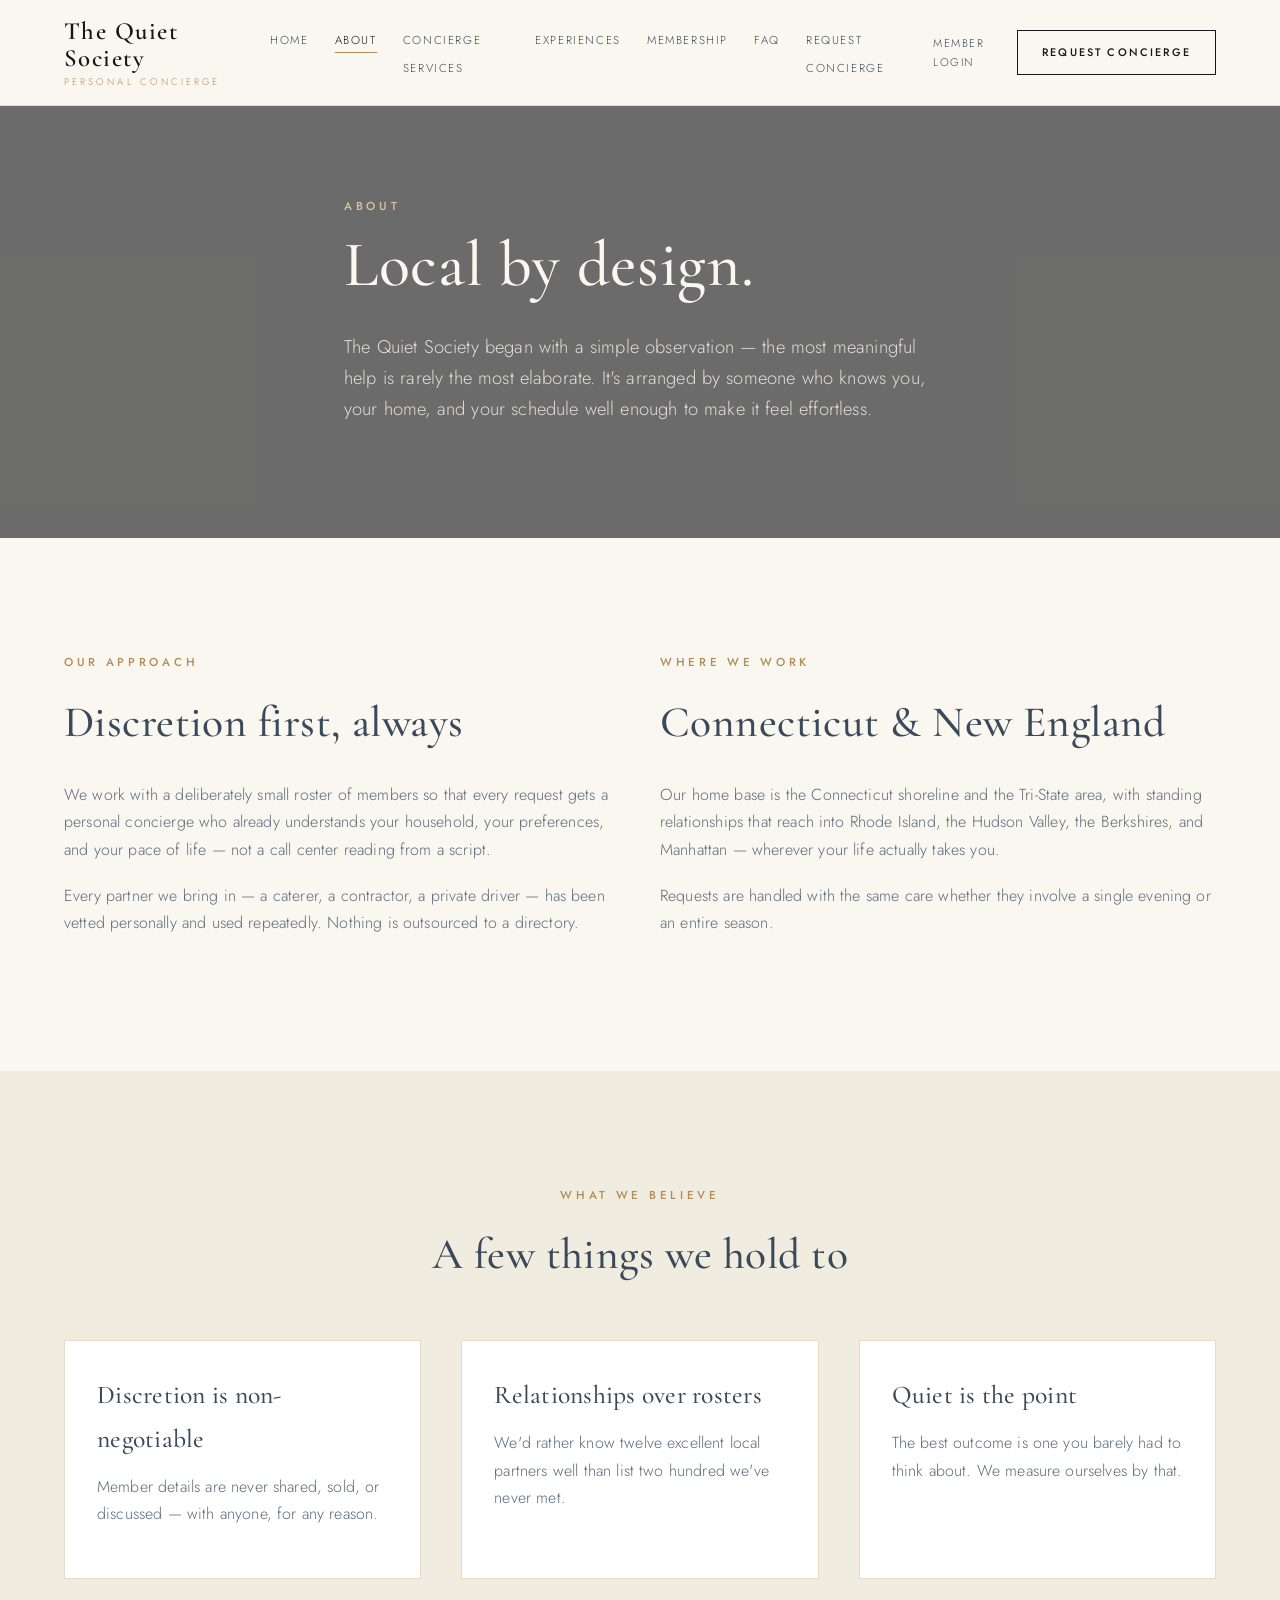
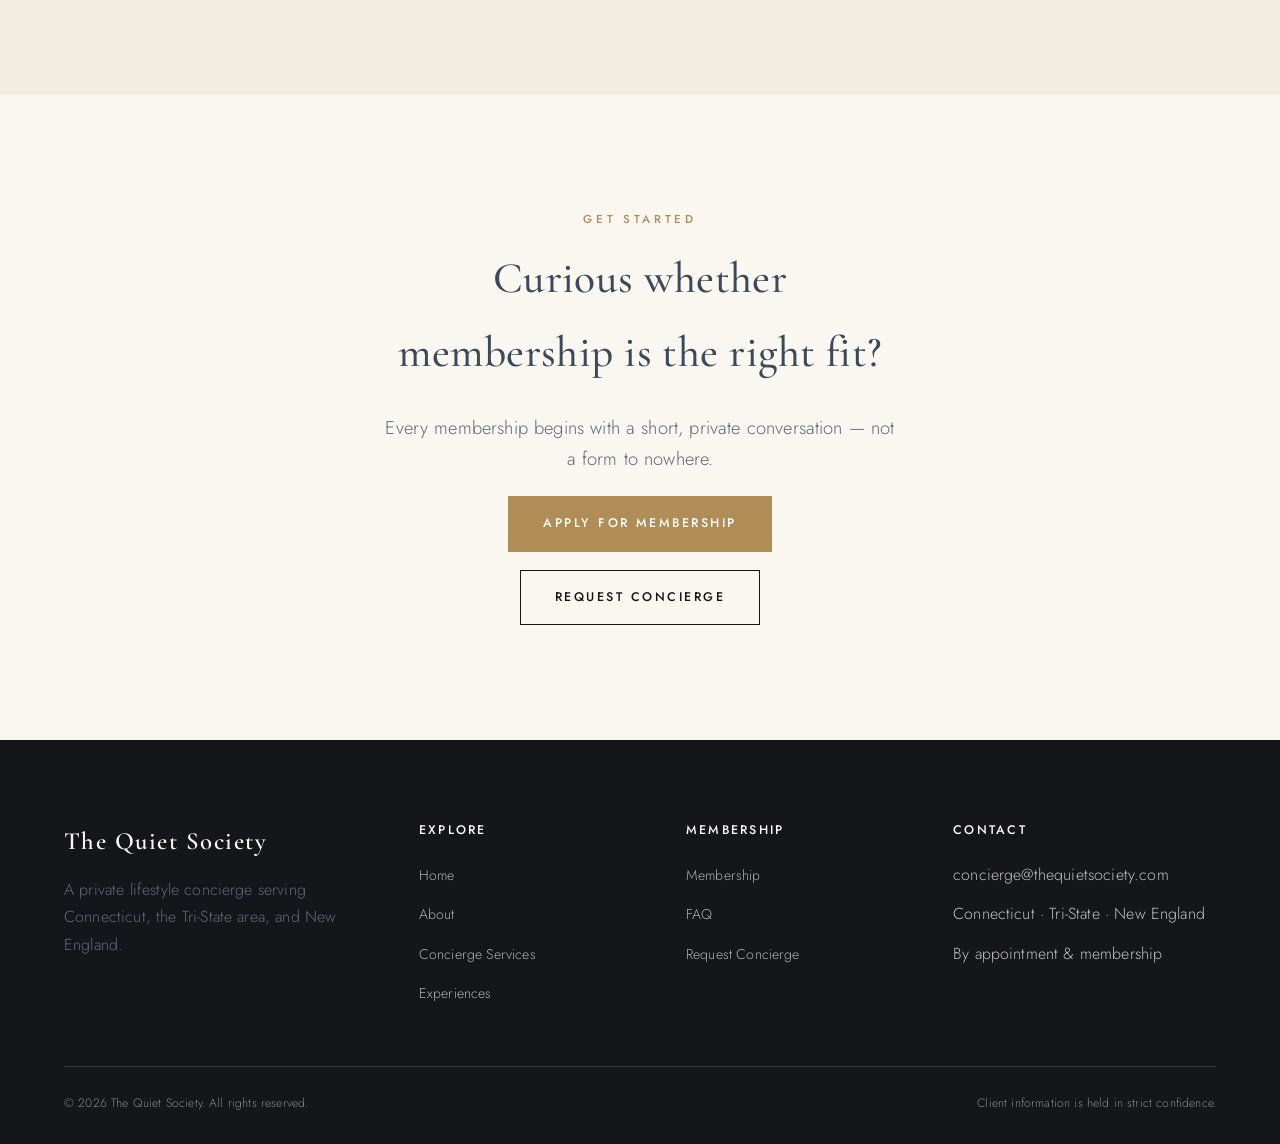
==== about.html @ d5405774 "Initial site build: 7-page luxury concierge site with New England hero, apply-for-membership flow" ====
<!DOCTYPE html>
<html lang="en">
<head>
<meta charset="UTF-8">
<meta name="viewport" content="width=device-width, initial-scale=1.0">
<title>About | The Quiet Society</title>
<meta name="description" content="The Quiet Society is a private lifestyle concierge built around discretion, local relationships, and effortless follow-through.">
<link rel="preconnect" href="https://fonts.googleapis.com">
<link rel="preconnect" href="https://fonts.gstatic.com" crossorigin>
<link href="https://fonts.googleapis.com/css2?family=Cormorant+Garamond:wght@400;500;600&family=Jost:wght@300;400;500;600&display=swap" rel="stylesheet">
<link rel="stylesheet" href="assets/css/style.css">
</head>
<body>

<header class="site-header">
  <div class="header-inner">
    <a href="index.html" class="brand">
      <span class="brand-name">The Quiet Society</span>
      <span class="brand-tagline">PERSONAL CONCIERGE</span>
    </a>
    <nav class="main-nav">
      <ul>
        <li><a href="index.html">Home</a></li>
        <li><a href="about.html">About</a></li>
        <li><a href="services.html">Concierge Services</a></li>
        <li><a href="experiences.html">Experiences</a></li>
        <li><a href="membership.html">Membership</a></li>
        <li><a href="faq.html">FAQ</a></li>
        <li><a href="request-concierge.html">Request Concierge</a></li>
      </ul>
    </nav>
    <div class="header-actions">
      <a href="member-login.html" class="member-login">Member Login</a>
      <a href="request-concierge.html" class="btn btn-outline">Request Concierge</a>
    </div>
    <button class="nav-toggle" aria-label="Menu"><span></span><span></span><span></span></button>
  </div>
</header>

<section class="hero small" style="background:none;">
  <div class="hero-media" style="background-image:url('https://images.unsplash.com/photo-1762979790868-3bf9153b84cc?w=1800&q=80&auto=format&fit=crop');"></div>
  <div class="hero-content">
    <span class="eyebrow on-dark">About</span>
    <h1>Local by design.</h1>
    <p class="lede">The Quiet Society began with a simple observation — the most meaningful help is rarely the most elaborate. It's arranged by someone who knows you, your home, and your schedule well enough to make it feel effortless.</p>
  </div>
</section>

<section class="section">
  <div class="container grid grid-2">
    <div>
      <span class="eyebrow">Our Approach</span>
      <h2>Discretion first, always</h2>
      <p>We work with a deliberately small roster of members so that every request gets a personal concierge who already understands your household, your preferences, and your pace of life — not a call center reading from a script.</p>
      <p>Every partner we bring in — a caterer, a contractor, a private driver — has been vetted personally and used repeatedly. Nothing is outsourced to a directory.</p>
    </div>
    <div>
      <span class="eyebrow">Where We Work</span>
      <h2>Connecticut &amp; New England</h2>
      <p>Our home base is the Connecticut shoreline and the Tri-State area, with standing relationships that reach into Rhode Island, the Hudson Valley, the Berkshires, and Manhattan — wherever your life actually takes you.</p>
      <p>Requests are handled with the same care whether they involve a single evening or an entire season.</p>
    </div>
  </div>
</section>

<section class="section deep">
  <div class="container">
    <span class="eyebrow center" style="display:block;text-align:center;">What We Believe</span>
    <h2 class="center" style="max-width:640px;">A few things we hold to</h2>
    <div class="grid grid-3" style="margin-top:48px;">
      <div class="card"><div class="card-body">
        <h3>Discretion is non-negotiable</h3>
        <p>Member details are never shared, sold, or discussed — with anyone, for any reason.</p>
      </div></div>
      <div class="card"><div class="card-body">
        <h3>Relationships over rosters</h3>
        <p>We'd rather know twelve excellent local partners well than list two hundred we've never met.</p>
      </div></div>
      <div class="card"><div class="card-body">
        <h3>Quiet is the point</h3>
        <p>The best outcome is one you barely had to think about. We measure ourselves by that.</p>
      </div></div>
    </div>
  </div>
</section>

<section class="section">
  <div class="container center" style="max-width:640px;">
    <span class="eyebrow">Get Started</span>
    <h2>Curious whether membership is the right fit?</h2>
    <p class="lede center">Every membership begins with a short, private conversation — not a form to nowhere.</p>
    <div class="btn-row" style="justify-content:center;">
      <a href="membership.html" class="btn btn-gold">Apply for Membership</a>
      <a href="request-concierge.html" class="btn btn-outline">Request Concierge</a>
    </div>
  </div>
</section>

<footer class="site-footer">
  <div class="container">
    <div class="footer-grid">
      <div class="footer-brand">
        <span class="brand-name">The Quiet Society</span>
        <p style="margin-top:14px; max-width:280px;">A private lifestyle concierge serving Connecticut, the Tri-State area, and New England.</p>
      </div>
      <div>
        <h4>Explore</h4>
        <ul>
          <li><a href="index.html">Home</a></li>
          <li><a href="about.html">About</a></li>
          <li><a href="services.html">Concierge Services</a></li>
          <li><a href="experiences.html">Experiences</a></li>
        </ul>
      </div>
      <div>
        <h4>Membership</h4>
        <ul>
          <li><a href="membership.html">Membership</a></li>
          <li><a href="faq.html">FAQ</a></li>
          <li><a href="request-concierge.html">Request Concierge</a></li>
        </ul>
      </div>
      <div>
        <h4>Contact</h4>
        <ul>
          <li>concierge@thequietsociety.com</li>
          <li>Connecticut · Tri-State · New England</li>
          <li>By appointment &amp; membership</li>
        </ul>
      </div>
    </div>
    <div class="footer-bottom">
      <span>© 2026 The Quiet Society. All rights reserved.</span>
      <span>Client information is held in strict confidence.</span>
    </div>
  </div>
</footer>

<script src="assets/js/main.js"></script>
</body>
</html>
---- assets/css/style.css ----
/* =========================================================
   THE QUIET SOCIETY — Design System
   Luxury, editorial, Van Cleef & Arpels-inspired restraint.
   Headings: Cormorant Garamond | Body/Nav: Jost
   ========================================================= */

:root{
  --ink:        #15161A;   /* near-black, used for overlays & dark sections */
  --ink-soft:   #2A2C33;
  --paper:      #FAF7F0;   /* warm ivory background */
  --paper-deep: #F1ECE0;   /* slightly deeper ivory for alternating sections */
  --slate:      #3B4A5A;   /* muted navy-slate for headings on light bg */
  --slate-soft: #5B6B7A;
  --gold:       #B08D57;   /* brass/gold accent */
  --gold-soft:  #D8C39C;
  --line:       #E3DCCB;   /* hairline dividers */
  --white:      #FFFFFF;
  --overlay-dark: rgba(21,22,26,0.62);

  --font-display: 'Cormorant Garamond', 'Times New Roman', serif;
  --font-body: 'Jost', 'Helvetica Neue', Arial, sans-serif;

  --max-width: 1280px;
  --gutter: clamp(24px, 5vw, 96px);
}

*, *::before, *::after{ box-sizing: border-box; }

html{ scroll-behavior: smooth; }

body{
  margin:0;
  background: var(--paper);
  color: var(--ink);
  font-family: var(--font-body);
  font-weight: 300;
  font-size: 16px;
  line-height: 1.7;
  letter-spacing: 0.01em;
  -webkit-font-smoothing: antialiased;
}

img{ max-width:100%; display:block; }
a{ color: inherit; text-decoration: none; }

h1,h2,h3,h4{
  font-family: var(--font-display);
  font-weight: 500;
  color: var(--slate);
  letter-spacing: 0.01em;
  margin: 0 0 0.5em;
}

h1{ font-size: clamp(2.6rem, 5vw, 4.4rem); line-height: 1.08; font-weight: 500; }
h2{ font-size: clamp(2rem, 3.4vw, 3rem); }
h3{ font-size: clamp(1.4rem, 2vw, 1.8rem); }

.eyebrow{
  display:block;
  font-family: var(--font-body);
  font-size: 0.72rem;
  letter-spacing: 0.32em;
  text-transform: uppercase;
  color: var(--gold);
  margin-bottom: 1.1em;
  font-weight: 500;
}

.eyebrow.on-dark{ color: var(--gold-soft); }

p{ margin: 0 0 1.2em; color: var(--slate-soft); }

.lede{
  font-size: 1.15rem;
  max-width: 640px;
}

.container{
  max-width: var(--max-width);
  margin: 0 auto;
  padding: 0 var(--gutter);
}

.section{ padding: clamp(64px, 9vw, 128px) 0; }
.section.tight{ padding: clamp(40px, 6vw, 80px) 0; }
.section.dark{ background: var(--ink); color: var(--paper); }
.section.dark h1, .section.dark h2, .section.dark h3{ color: var(--paper); }
.section.dark p{ color: rgba(250,247,240,0.72); }
.section.deep{ background: var(--paper-deep); }

.center{ text-align:center; margin-left:auto; margin-right:auto; }

/* ---------- Buttons ---------- */
.btn{
  display:inline-flex;
  align-items:center;
  justify-content:center;
  gap: 10px;
  padding: 16px 34px;
  font-family: var(--font-body);
  font-size: 0.78rem;
  letter-spacing: 0.2em;
  text-transform: uppercase;
  font-weight: 500;
  border: 1px solid transparent;
  cursor: pointer;
  transition: all 0.35s ease;
  white-space: nowrap;
}
.btn-primary{ background: var(--ink); color: var(--paper); border-color: var(--ink); }
.btn-primary:hover{ background: transparent; color: var(--ink); }
.btn-outline{ background: transparent; color: var(--ink); border-color: var(--ink); }
.btn-outline:hover{ background: var(--ink); color: var(--paper); }
.btn-outline.on-dark{ color: var(--paper); border-color: var(--paper); }
.btn-outline.on-dark:hover{ background: var(--paper); color: var(--ink); }
.btn-gold{ background: var(--gold); color: var(--white); border-color: var(--gold); }
.btn-gold:hover{ background: transparent; color: var(--gold); }

.btn-row{ display:flex; gap:18px; flex-wrap:wrap; }

/* ---------- Header ---------- */
.site-header{
  position: sticky; top: 0; z-index: 500;
  background: rgba(250,247,240,0.94);
  backdrop-filter: blur(6px);
  border-bottom: 1px solid var(--line);
}
.header-inner{
  max-width: var(--max-width);
  margin: 0 auto;
  padding: 18px var(--gutter);
  display:flex; align-items:center; justify-content:space-between;
  gap: 24px;
}
.brand{ display:flex; flex-direction:column; line-height:1.1; }
.brand-name{
  font-family: var(--font-display);
  font-size: 1.55rem;
  letter-spacing: 0.06em;
  color: var(--ink);
  font-weight: 600;
}
.brand-tagline{
  font-family: var(--font-body);
  font-size: 0.6rem;
  letter-spacing: 0.32em;
  color: var(--gold);
  margin-top: 4px;
}
.main-nav{ display:flex; align-items:center; gap: 30px; }
.main-nav ul{ list-style:none; display:flex; gap:26px; margin:0; padding:0; }
.main-nav a{
  font-size: 0.72rem;
  letter-spacing: 0.14em;
  text-transform: uppercase;
  color: var(--slate);
  padding-bottom: 4px;
  border-bottom: 1px solid transparent;
  transition: border-color 0.25s ease, color 0.25s ease;
}
.main-nav a:hover, .main-nav a.active{ color: var(--ink); border-color: var(--gold); }
.header-actions{ display:flex; align-items:center; gap:20px; }
.member-login{
  font-size: 0.7rem;
  letter-spacing: 0.14em;
  text-transform: uppercase;
  color: var(--slate);
}
.header-actions .btn{ padding: 12px 24px; font-size: 0.68rem; }
.nav-toggle{
  display:none;
  background:none; border:none; cursor:pointer;
  flex-direction:column; gap:5px; padding:6px;
}
.nav-toggle span{ width:24px; height:1px; background: var(--ink); display:block; }

/* ---------- Hero ---------- */
.hero{
  position: relative;
  min-height: 86vh;
  display:flex;
  align-items:center;
  color: var(--paper);
  overflow:hidden;
}
.hero-media{
  position:absolute; inset:0;
  background-size: cover;
  background-position: center;
}
.hero-media::after{
  content:"";
  position:absolute; inset:0;
  background: var(--overlay-dark);
}
.hero-content{
  position:relative; z-index:2;
  max-width: 720px;
  padding: 0 var(--gutter);
  margin: 0 auto;
  width:100%;
}
.hero h1{ color: var(--paper); }
.hero p{ color: rgba(250,247,240,0.82); }
.hero.small{ min-height: 48vh; }

/* ---------- Cards / Grids ---------- */
.grid{ display:grid; gap: 40px; }
.grid-2{ grid-template-columns: repeat(2, 1fr); }
.grid-3{ grid-template-columns: repeat(3, 1fr); }
.grid-4{ grid-template-columns: repeat(4, 1fr); }

.card{
  background: var(--white);
  border: 1px solid var(--line);
}
.card-body{ padding: 32px; }

.photo-card{ position:relative; overflow:hidden; aspect-ratio: 4/5; }
.photo-card img{ width:100%; height:100%; object-fit:cover; transition: transform 0.6s ease; }
.photo-card:hover img{ transform: scale(1.06); }
.photo-card .tag{
  position:absolute; left:0; right:0; bottom:0;
  padding: 22px 22px 20px;
  background: linear-gradient(to top, rgba(21,22,26,0.82), transparent);
  color: var(--paper);
}
.photo-card .tag .eyebrow{ margin-bottom:6px; }
.photo-card .tag h3{ color: var(--paper); margin:0; }

.step{ text-align:center; padding: 0 20px; }
.step-num{
  font-family: var(--font-display);
  font-size: 2.6rem;
  color: var(--gold-soft);
  margin-bottom: 12px;
}

.divider{ height:1px; background: var(--line); border:none; margin: 0; }

/* ---------- Forms ---------- */
.form-grid{ display:grid; grid-template-columns: 1fr 1fr; gap: 22px; }
.field{ display:flex; flex-direction:column; gap:8px; }
.field.full{ grid-column: 1 / -1; }
.field label{
  font-size: 0.7rem; letter-spacing:0.14em; text-transform:uppercase; color: var(--slate);
}
.field input, .field select, .field textarea{
  font-family: var(--font-body);
  font-size: 0.95rem;
  padding: 14px 16px;
  border: 1px solid var(--line);
  background: var(--white);
  color: var(--ink);
}
.field textarea{ resize: vertical; min-height: 130px; }
.field input:focus, .field select:focus, .field textarea:focus{
  outline: none; border-color: var(--gold);
}
.checkbox-field{ display:flex; align-items:flex-start; gap:10px; grid-column: 1/-1; }
.checkbox-field input{ margin-top:4px; }
.checkbox-field label{ font-size: 0.82rem; color: var(--slate-soft); text-transform:none; letter-spacing:0; }
.form-note{ font-size: 0.82rem; color: var(--slate-soft); margin-top: 18px; }
.form-success{
  display:none;
  padding: 18px 22px;
  border: 1px solid var(--gold);
  background: rgba(176,141,87,0.08);
  color: var(--slate);
  margin-top: 24px;
  font-size: 0.9rem;
}

/* ---------- FAQ Accordion ---------- */
.faq-item{ border-bottom: 1px solid var(--line); }
.faq-q{
  width:100%; text-align:left; background:none; border:none; cursor:pointer;
  padding: 26px 0; display:flex; align-items:center; justify-content:space-between;
  font-family: var(--font-display); font-size: 1.25rem; color: var(--slate);
}
.faq-q .icon{ font-family: var(--font-body); font-size:1.4rem; color: var(--gold); transition: transform 0.3s ease; }
.faq-item.open .faq-q .icon{ transform: rotate(45deg); }
.faq-a{ max-height:0; overflow:hidden; transition: max-height 0.35s ease; }
.faq-a p{ padding: 0 0 26px; max-width:720px; }

/* ---------- Membership Tiers ---------- */
.tier-card{ padding: 44px 34px; border: 1px solid var(--line); background: var(--white); display:flex; flex-direction:column; }
.tier-card.featured{ border-color: var(--gold); box-shadow: 0 20px 50px rgba(21,22,26,0.08); }
.tier-name{ font-family:var(--font-display); font-size:1.5rem; color: var(--slate); }
.tier-fit{ font-size:0.78rem; color: var(--slate-soft); text-transform:uppercase; letter-spacing:0.1em; margin-bottom:20px; }
.tier-list{ list-style:none; padding:0; margin:0 0 28px; flex:1; }
.tier-list li{ padding: 10px 0; border-top: 1px solid var(--line); font-size:0.92rem; color: var(--slate-soft); }
.tier-list li:first-child{ border-top:none; }

/* ---------- Footer ---------- */
.site-footer{ background: var(--ink); color: rgba(250,247,240,0.75); padding: 80px 0 30px; }
.footer-grid{ display:grid; grid-template-columns: 1.4fr 1fr 1fr 1.2fr; gap: 48px; margin-bottom: 60px; }
.footer-brand .brand-name{ color: var(--paper); }
.footer-grid h4{ color: var(--paper); font-size:0.78rem; letter-spacing:0.18em; text-transform:uppercase; font-family: var(--font-body); margin-bottom: 20px; }
.footer-grid ul{ list-style:none; padding:0; margin:0; display:flex; flex-direction:column; gap:12px; }
.footer-grid a{ font-size:0.88rem; color: rgba(250,247,240,0.68); }
.footer-grid a:hover{ color: var(--gold-soft); }
.footer-bottom{
  border-top: 1px solid rgba(250,247,240,0.14);
  padding-top: 26px;
  display:flex; justify-content:space-between; flex-wrap:wrap; gap:12px;
  font-size: 0.76rem; color: rgba(250,247,240,0.5);
}

/* ---------- Responsive ---------- */
@media (max-width: 980px){
  .main-nav ul{ display:none; }
  .nav-toggle{ display:flex; }
  .grid-3{ grid-template-columns: 1fr 1fr; }
  .grid-4{ grid-template-columns: 1fr 1fr; }
  .footer-grid{ grid-template-columns: 1fr 1fr; }
}
@media (max-width: 640px){
  .grid-2, .grid-3, .grid-4{ grid-template-columns: 1fr; }
  .form-grid{ grid-template-columns: 1fr; }
  .footer-grid{ grid-template-columns: 1fr; }
  .header-actions .member-login{ display:none; }
}
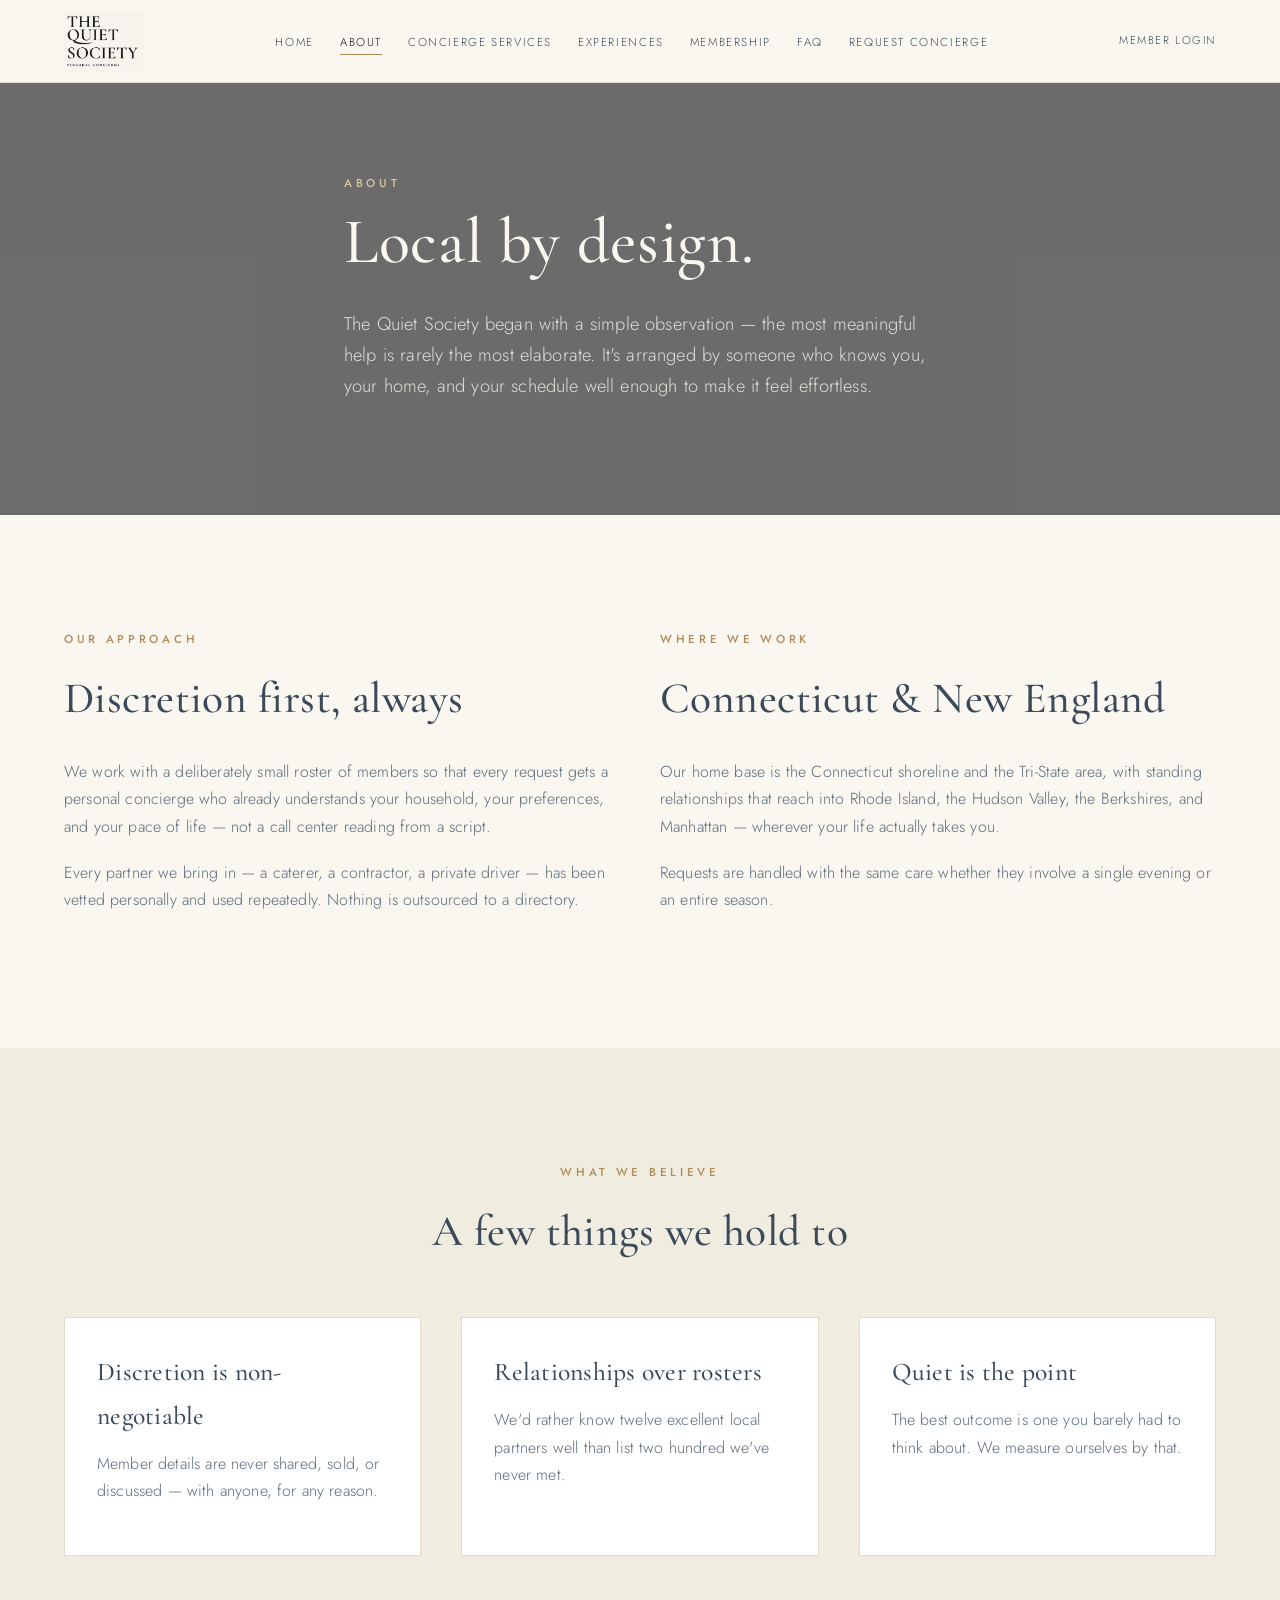
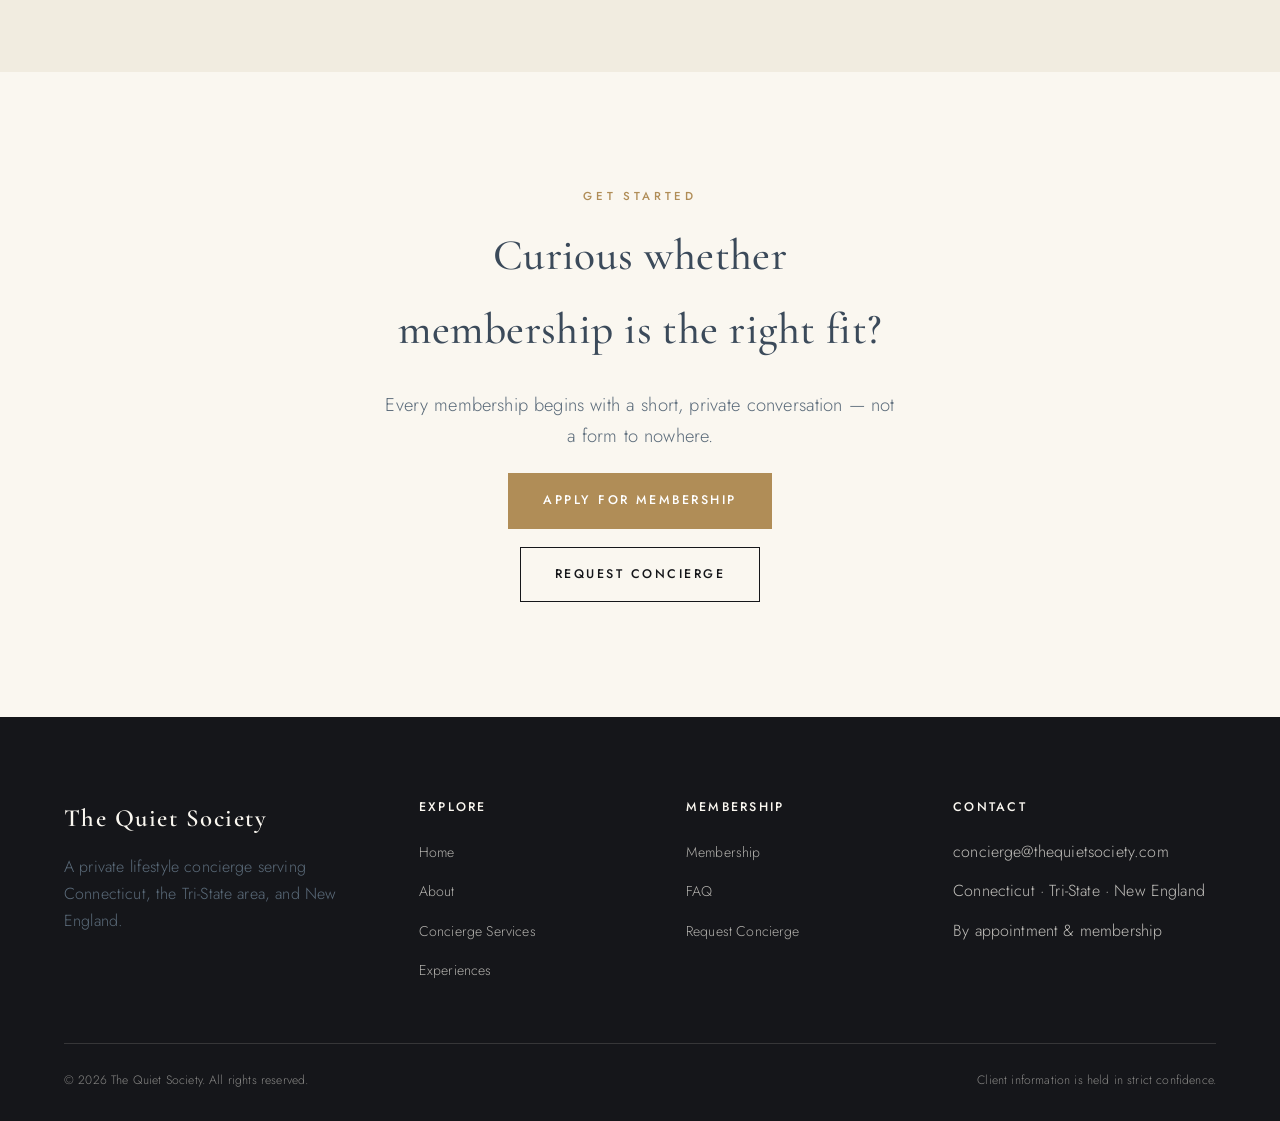
==== commit 3816920d: "Swap in real logo, remove header CTA button" ====
--- a/about.html
+++ b/about.html
@@ -15,8 +15,7 @@
 <header class="site-header">
   <div class="header-inner">
     <a href="index.html" class="brand">
-      <span class="brand-name">The Quiet Society</span>
-      <span class="brand-tagline">PERSONAL CONCIERGE</span>
+      <img src="assets/img/quiet-society-logo.png" alt="The Quiet Society — Personal Concierge" class="brand-logo">
     </a>
     <nav class="main-nav">
       <ul>
@@ -31,7 +30,6 @@
     </nav>
     <div class="header-actions">
       <a href="member-login.html" class="member-login">Member Login</a>
-      <a href="request-concierge.html" class="btn btn-outline">Request Concierge</a>
     </div>
     <button class="nav-toggle" aria-label="Menu"><span></span><span></span><span></span></button>
   </div>
--- a/assets/css/style.css
+++ b/assets/css/style.css
@@ -128,11 +128,12 @@
 .header-inner{
   max-width: var(--max-width);
   margin: 0 auto;
-  padding: 18px var(--gutter);
+  padding: 10px var(--gutter);
   display:flex; align-items:center; justify-content:space-between;
   gap: 24px;
 }
-.brand{ display:flex; flex-direction:column; line-height:1.1; }
+.brand{ display:flex; align-items:center; }
+.brand-logo{ height: 62px; width:auto; display:block; }
 .brand-name{
   font-family: var(--font-display);
   font-size: 1.55rem;
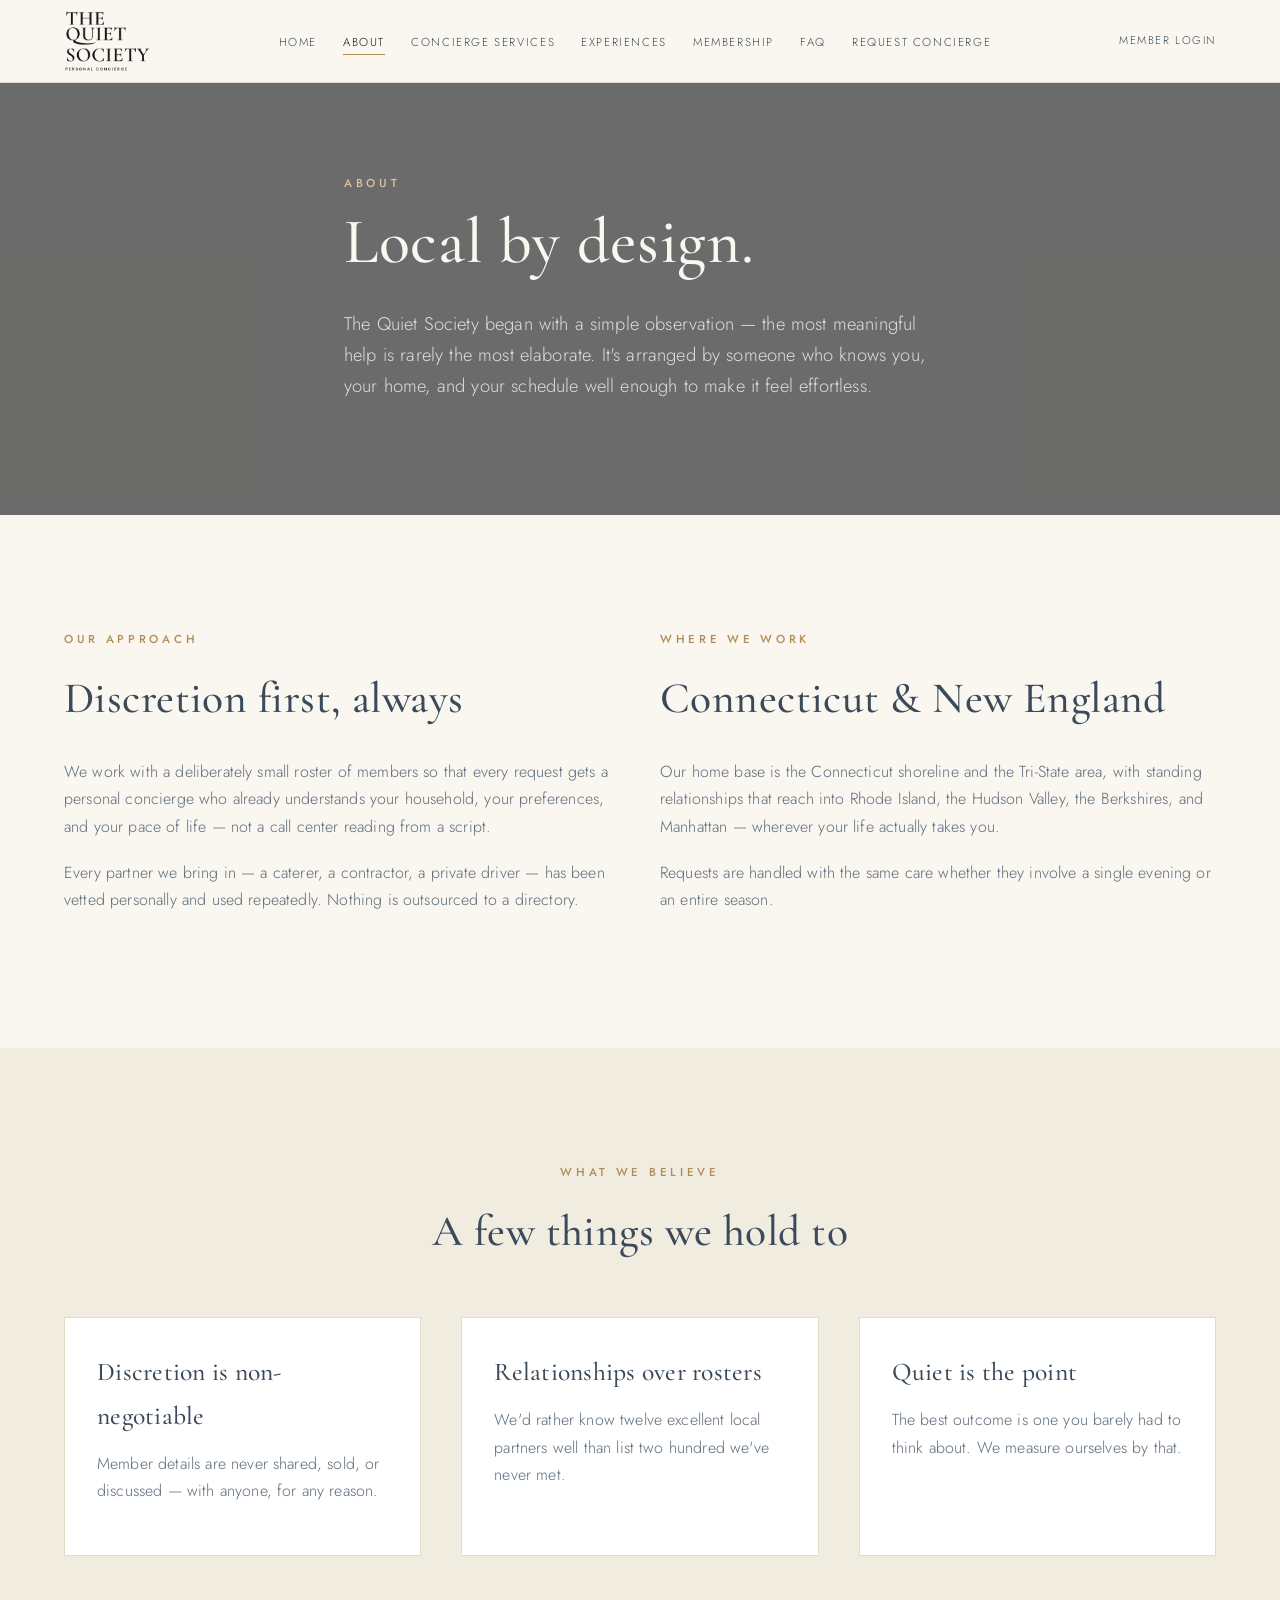
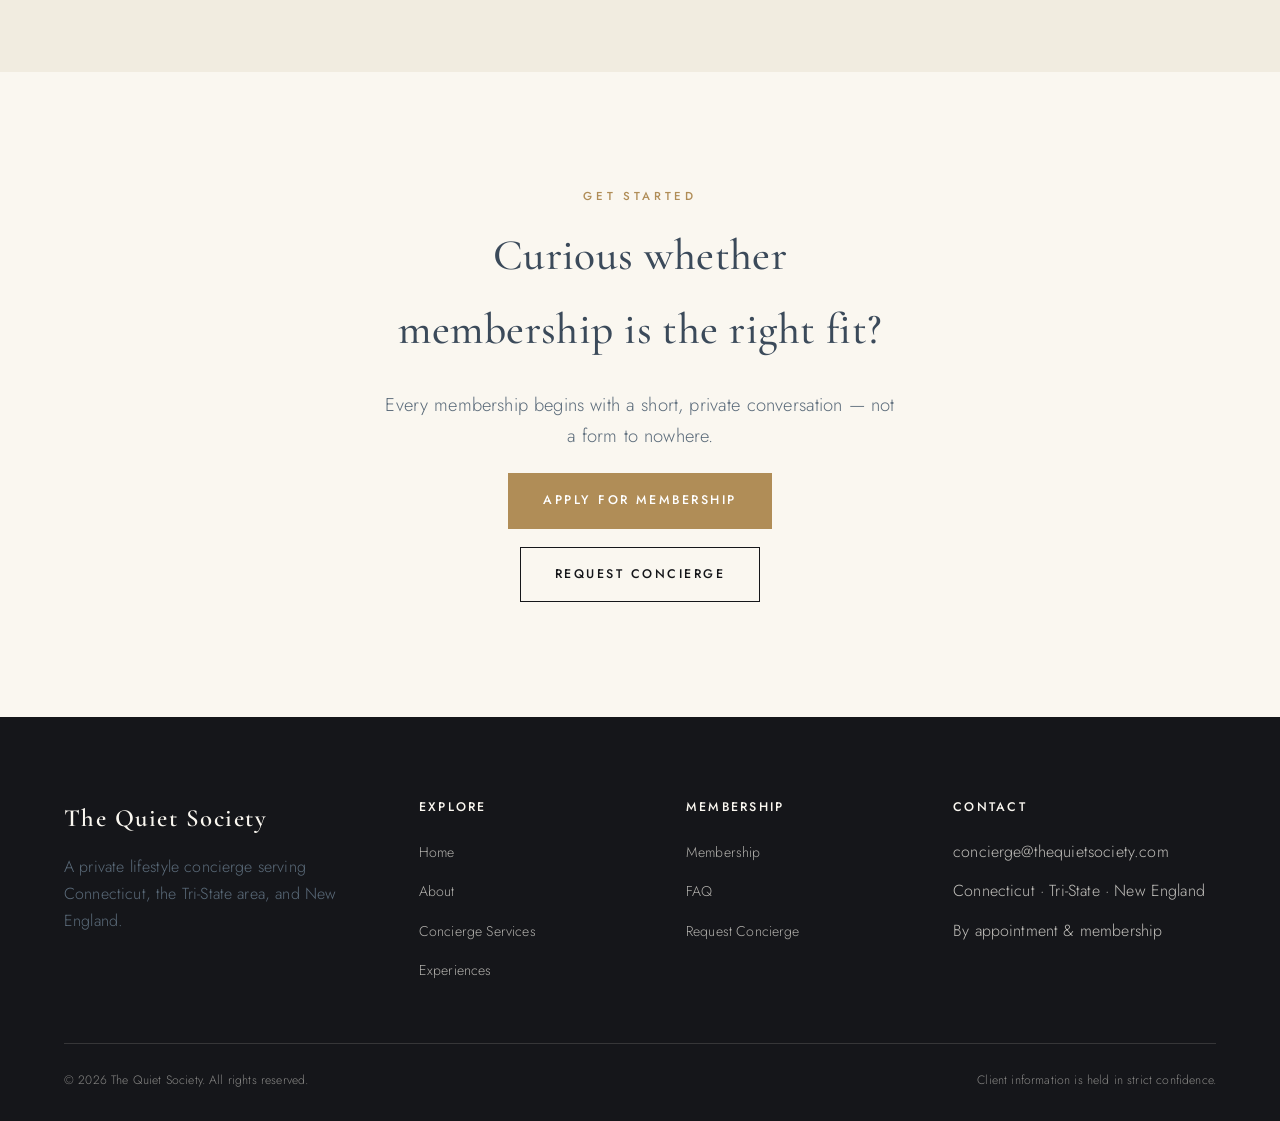
==== commit f49c8549: "Use cropped transparent logo across all pages" ====
--- a/about.html
+++ b/about.html
@@ -15,7 +15,7 @@
 <header class="site-header">
   <div class="header-inner">
     <a href="index.html" class="brand">
-      <img src="assets/img/quiet-society-logo.png" alt="The Quiet Society — Personal Concierge" class="brand-logo">
+      <img src="assets/img/quiet-society-logo-transparent.png" alt="The Quiet Society — Personal Concierge" class="brand-logo">
     </a>
     <nav class="main-nav">
       <ul>
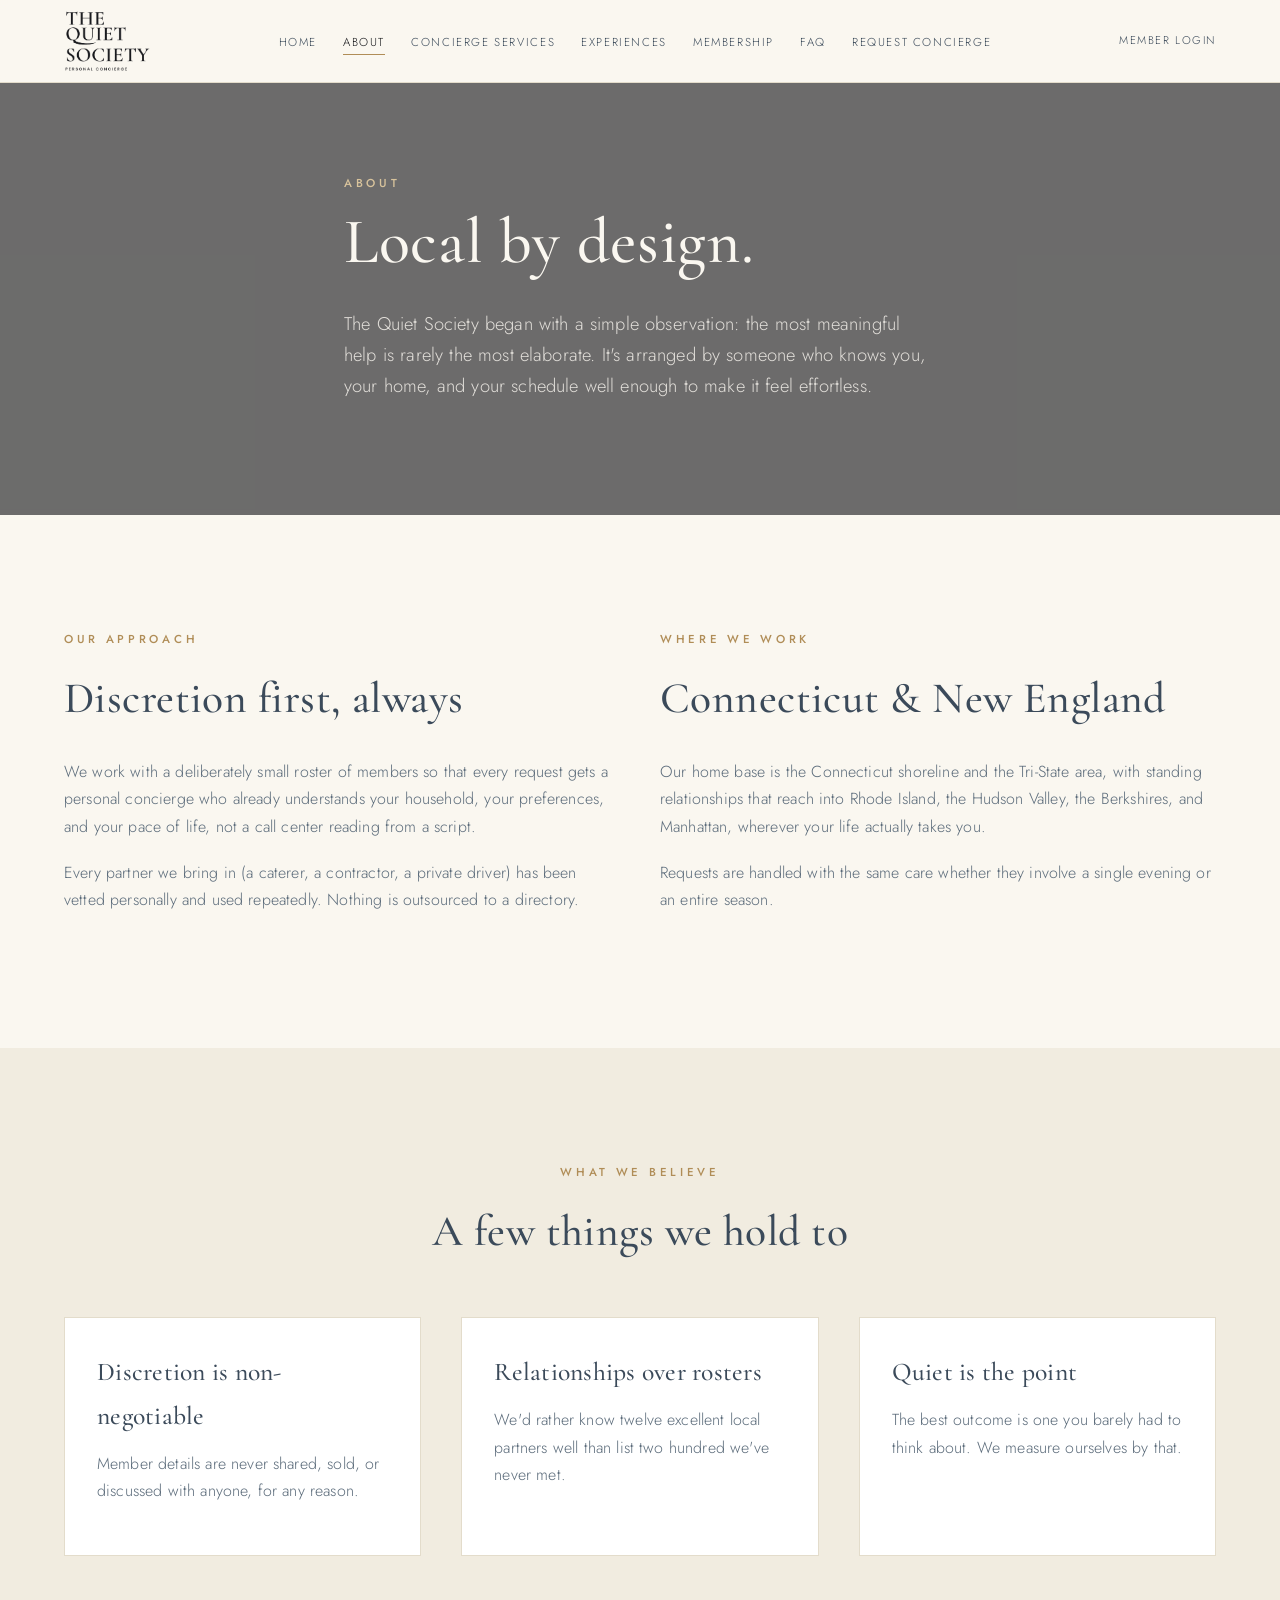
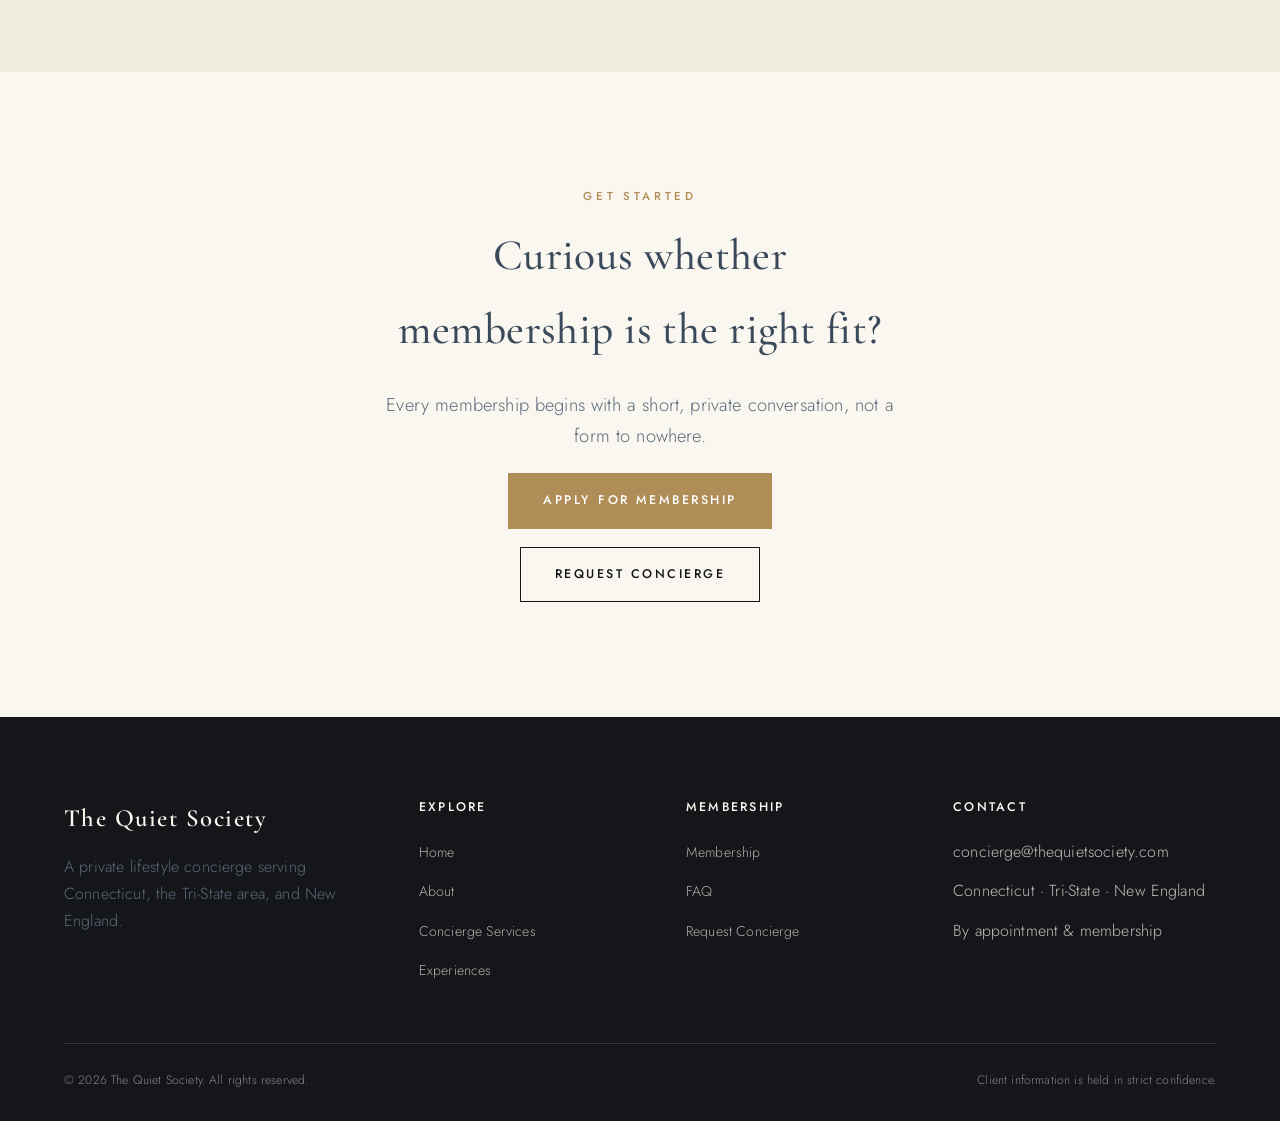
==== commit 5fa8f01d: "Clean up copy: remove em dashes, keep grammar and tone" ====
--- a/about.html
+++ b/about.html
@@ -15,7 +15,7 @@
 <header class="site-header">
   <div class="header-inner">
     <a href="index.html" class="brand">
-      <img src="assets/img/quiet-society-logo-transparent.png" alt="The Quiet Society — Personal Concierge" class="brand-logo">
+      <img src="assets/img/quiet-society-logo-transparent.png" alt="The Quiet Society: Personal Concierge" class="brand-logo">
     </a>
     <nav class="main-nav">
       <ul>
@@ -40,7 +40,7 @@
   <div class="hero-content">
     <span class="eyebrow on-dark">About</span>
     <h1>Local by design.</h1>
-    <p class="lede">The Quiet Society began with a simple observation — the most meaningful help is rarely the most elaborate. It's arranged by someone who knows you, your home, and your schedule well enough to make it feel effortless.</p>
+    <p class="lede">The Quiet Society began with a simple observation: the most meaningful help is rarely the most elaborate. It's arranged by someone who knows you, your home, and your schedule well enough to make it feel effortless.</p>
   </div>
 </section>
 
@@ -49,13 +49,13 @@
     <div>
       <span class="eyebrow">Our Approach</span>
       <h2>Discretion first, always</h2>
-      <p>We work with a deliberately small roster of members so that every request gets a personal concierge who already understands your household, your preferences, and your pace of life — not a call center reading from a script.</p>
-      <p>Every partner we bring in — a caterer, a contractor, a private driver — has been vetted personally and used repeatedly. Nothing is outsourced to a directory.</p>
+      <p>We work with a deliberately small roster of members so that every request gets a personal concierge who already understands your household, your preferences, and your pace of life, not a call center reading from a script.</p>
+      <p>Every partner we bring in (a caterer, a contractor, a private driver) has been vetted personally and used repeatedly. Nothing is outsourced to a directory.</p>
     </div>
     <div>
       <span class="eyebrow">Where We Work</span>
       <h2>Connecticut &amp; New England</h2>
-      <p>Our home base is the Connecticut shoreline and the Tri-State area, with standing relationships that reach into Rhode Island, the Hudson Valley, the Berkshires, and Manhattan — wherever your life actually takes you.</p>
+      <p>Our home base is the Connecticut shoreline and the Tri-State area, with standing relationships that reach into Rhode Island, the Hudson Valley, the Berkshires, and Manhattan, wherever your life actually takes you.</p>
       <p>Requests are handled with the same care whether they involve a single evening or an entire season.</p>
     </div>
   </div>
@@ -68,7 +68,7 @@
     <div class="grid grid-3" style="margin-top:48px;">
       <div class="card"><div class="card-body">
         <h3>Discretion is non-negotiable</h3>
-        <p>Member details are never shared, sold, or discussed — with anyone, for any reason.</p>
+        <p>Member details are never shared, sold, or discussed with anyone, for any reason.</p>
       </div></div>
       <div class="card"><div class="card-body">
         <h3>Relationships over rosters</h3>
@@ -86,7 +86,7 @@
   <div class="container center" style="max-width:640px;">
     <span class="eyebrow">Get Started</span>
     <h2>Curious whether membership is the right fit?</h2>
-    <p class="lede center">Every membership begins with a short, private conversation — not a form to nowhere.</p>
+    <p class="lede center">Every membership begins with a short, private conversation, not a form to nowhere.</p>
     <div class="btn-row" style="justify-content:center;">
       <a href="membership.html" class="btn btn-gold">Apply for Membership</a>
       <a href="request-concierge.html" class="btn btn-outline">Request Concierge</a>
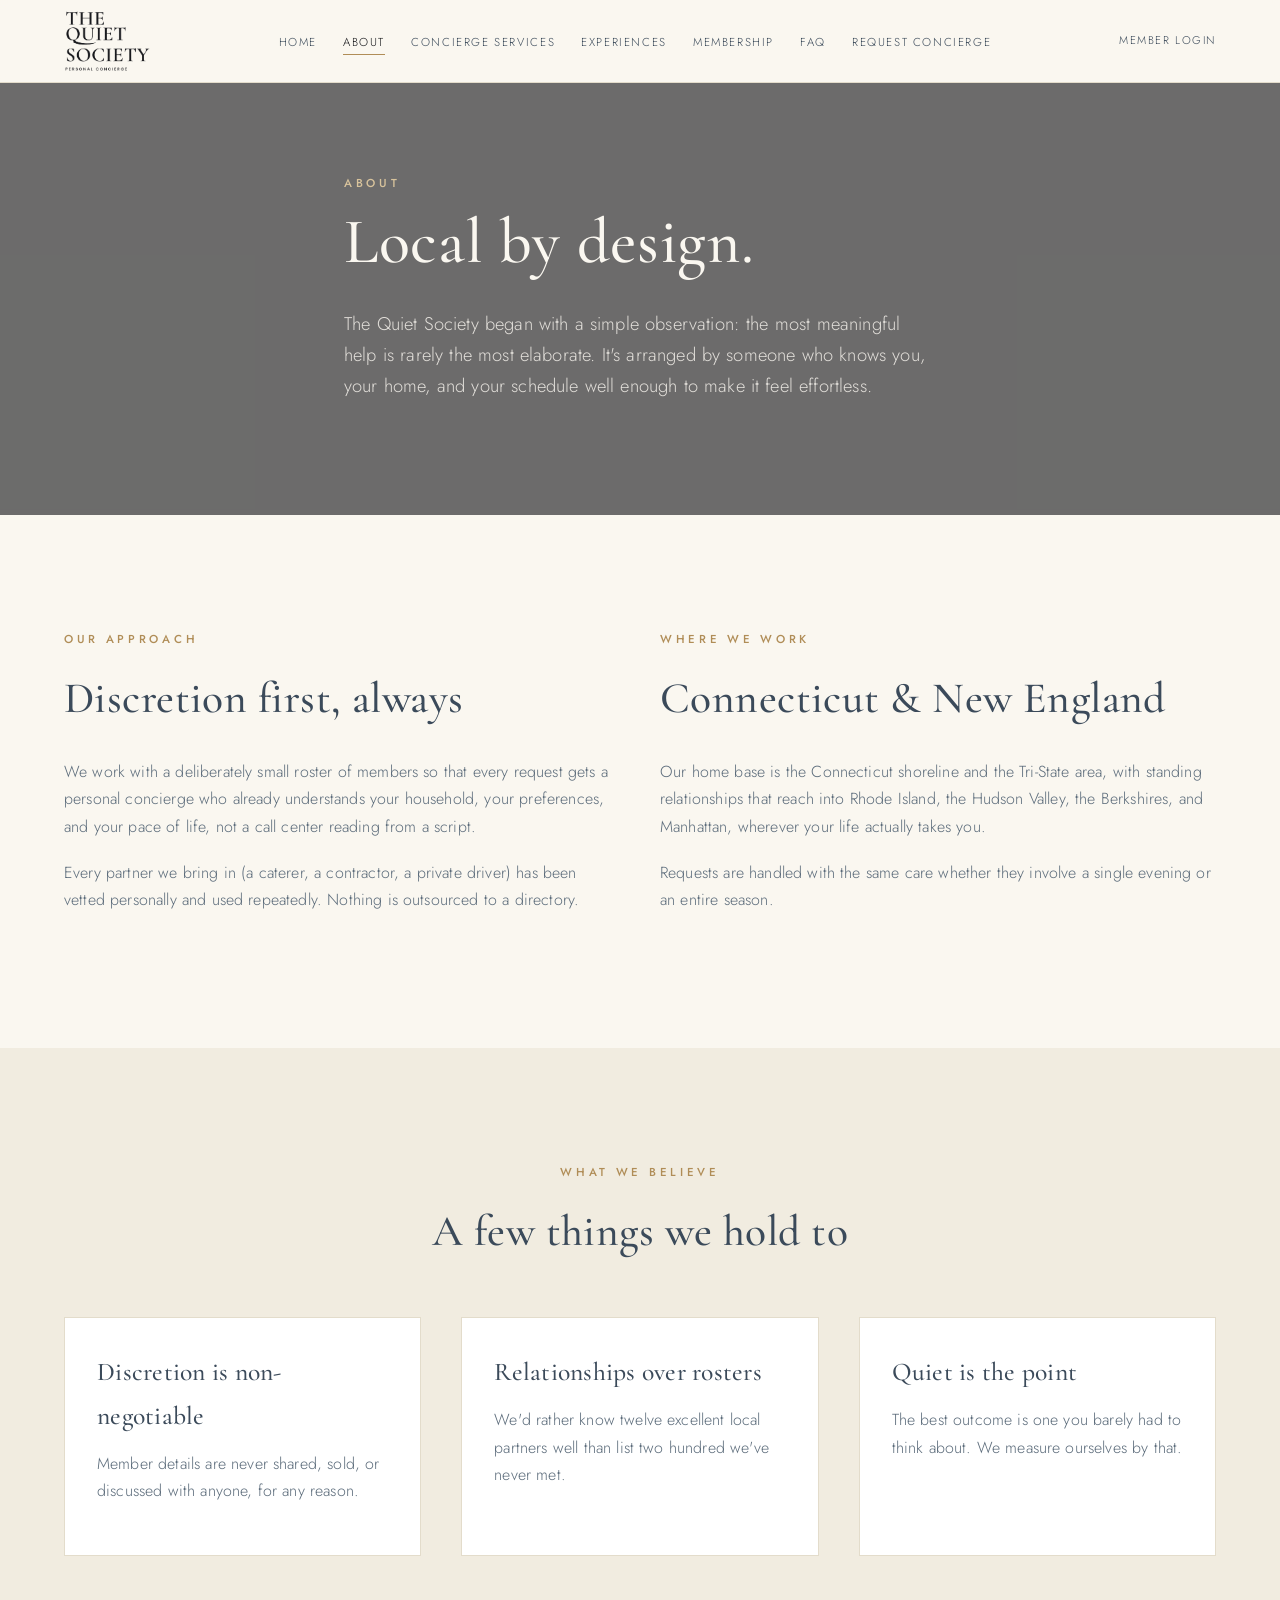
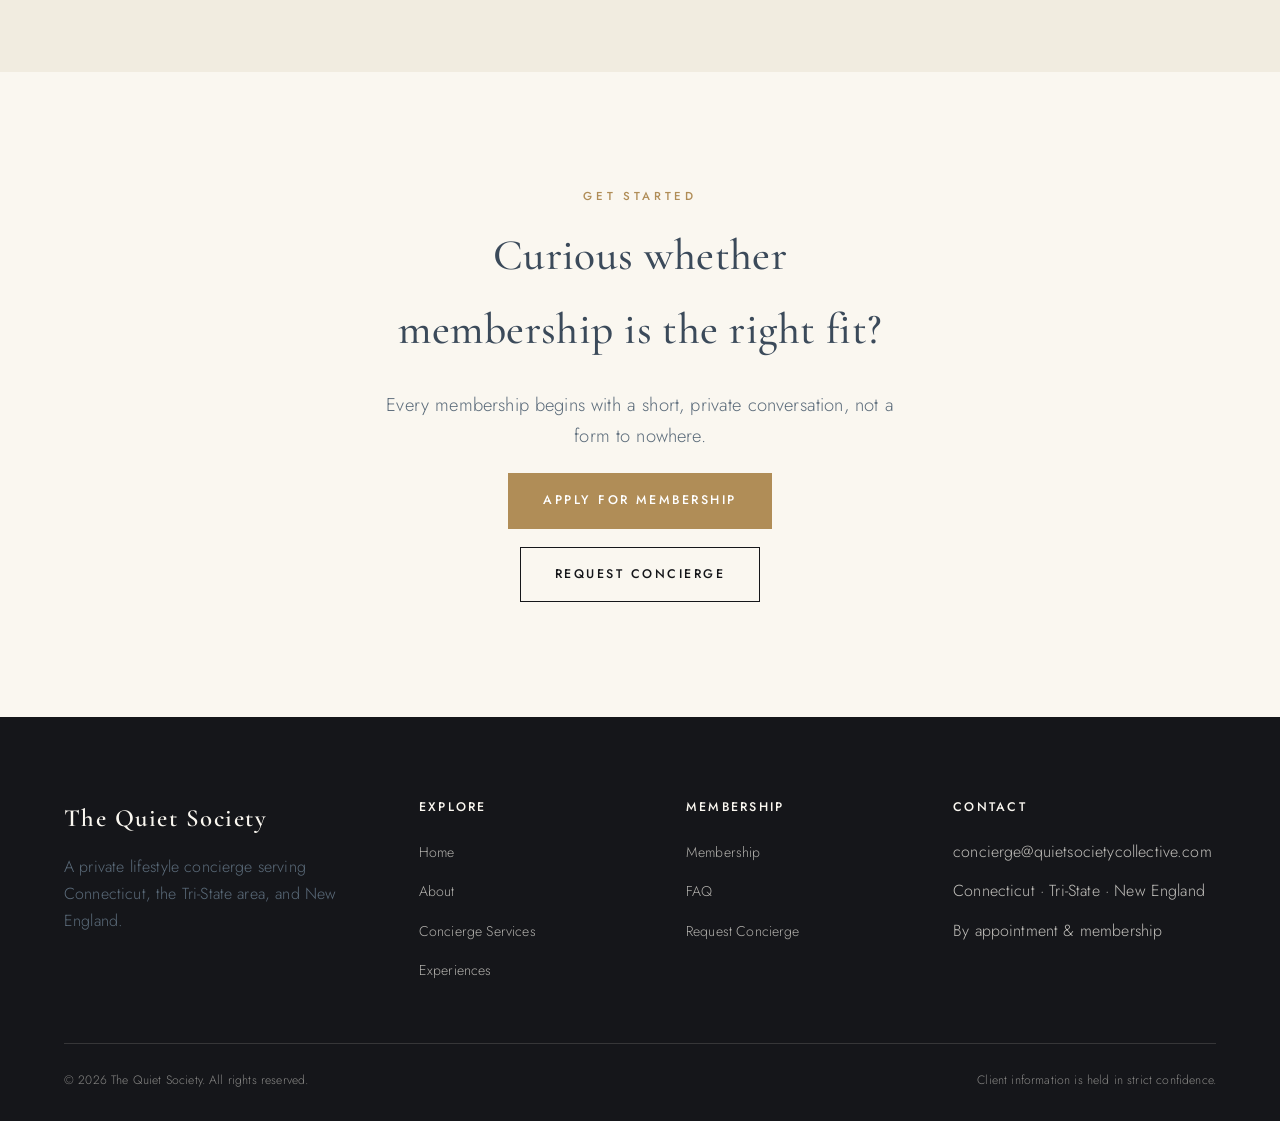
==== commit f848b274: "Update contact email to match live domain" ====
--- a/about.html
+++ b/about.html
@@ -121,7 +121,7 @@
       <div>
         <h4>Contact</h4>
         <ul>
-          <li>concierge@thequietsociety.com</li>
+          <li>concierge@quietsocietycollective.com</li>
           <li>Connecticut · Tri-State · New England</li>
           <li>By appointment &amp; membership</li>
         </ul>
